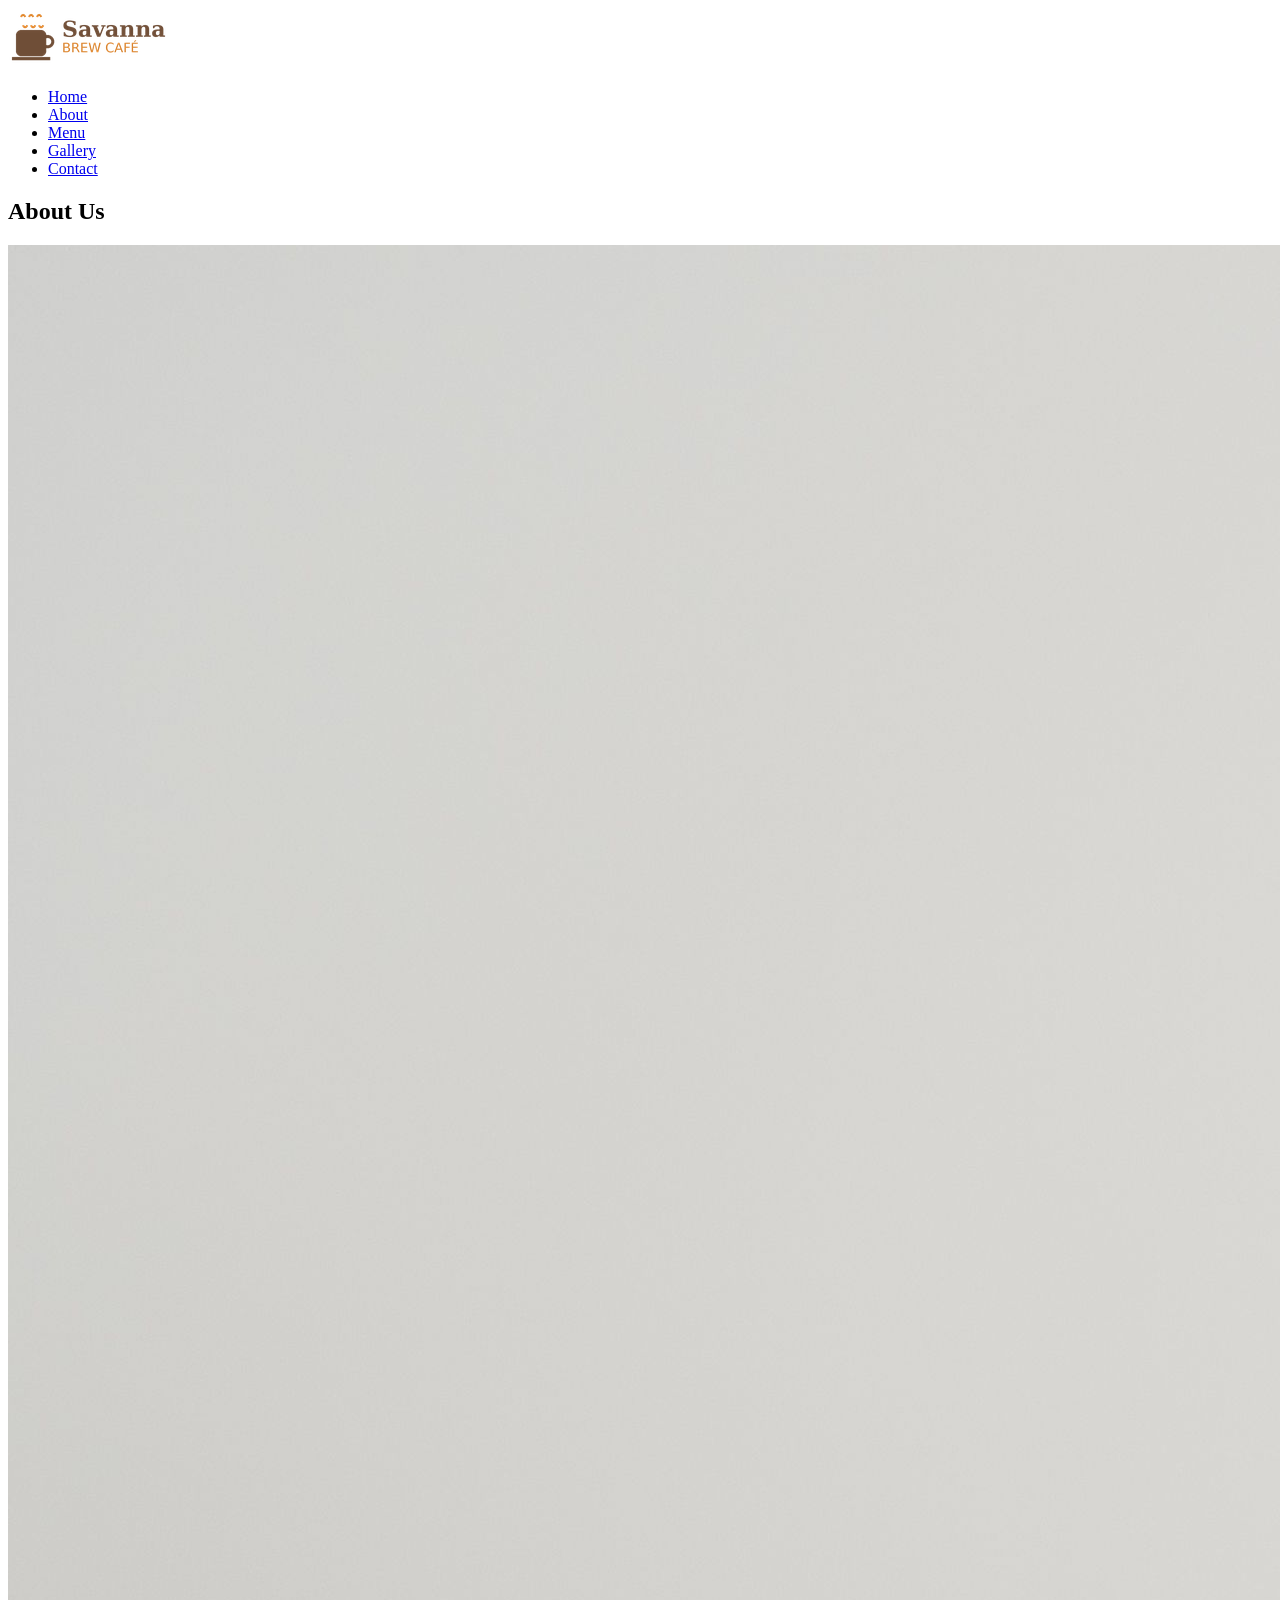
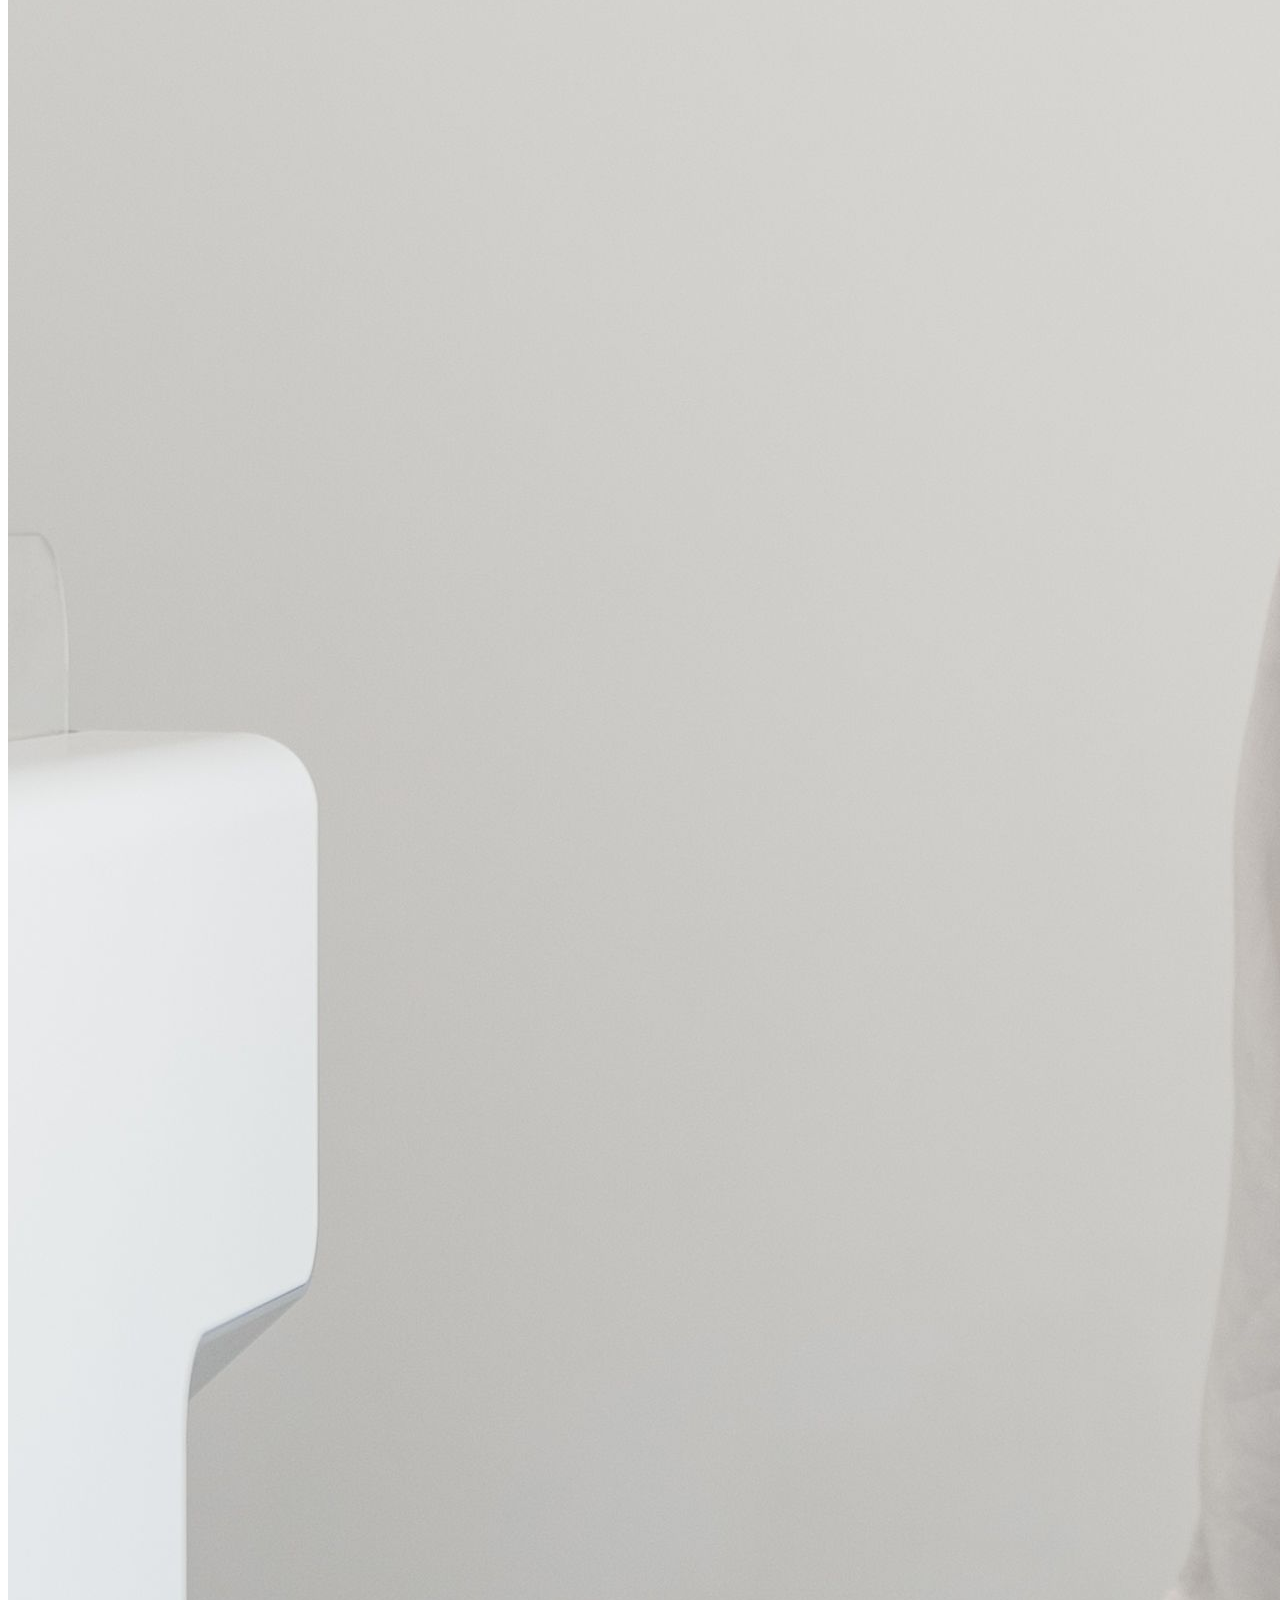
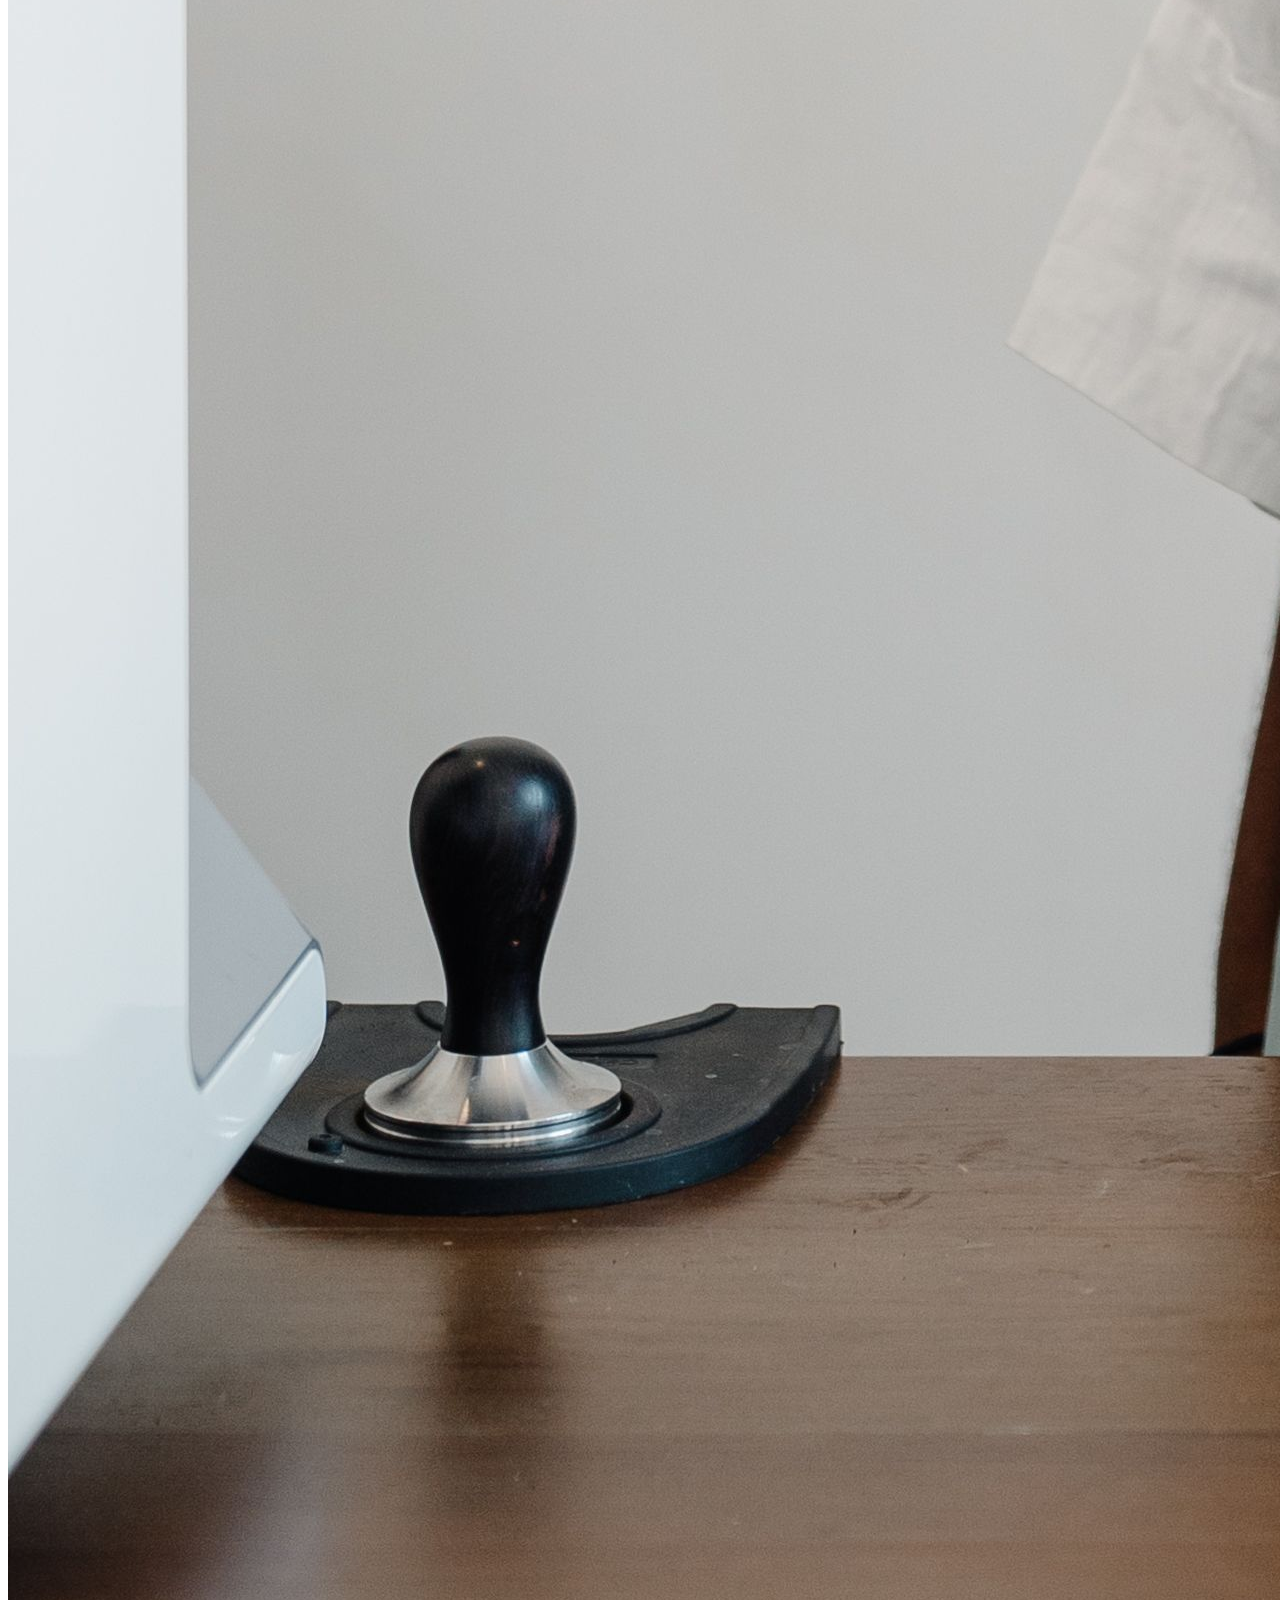
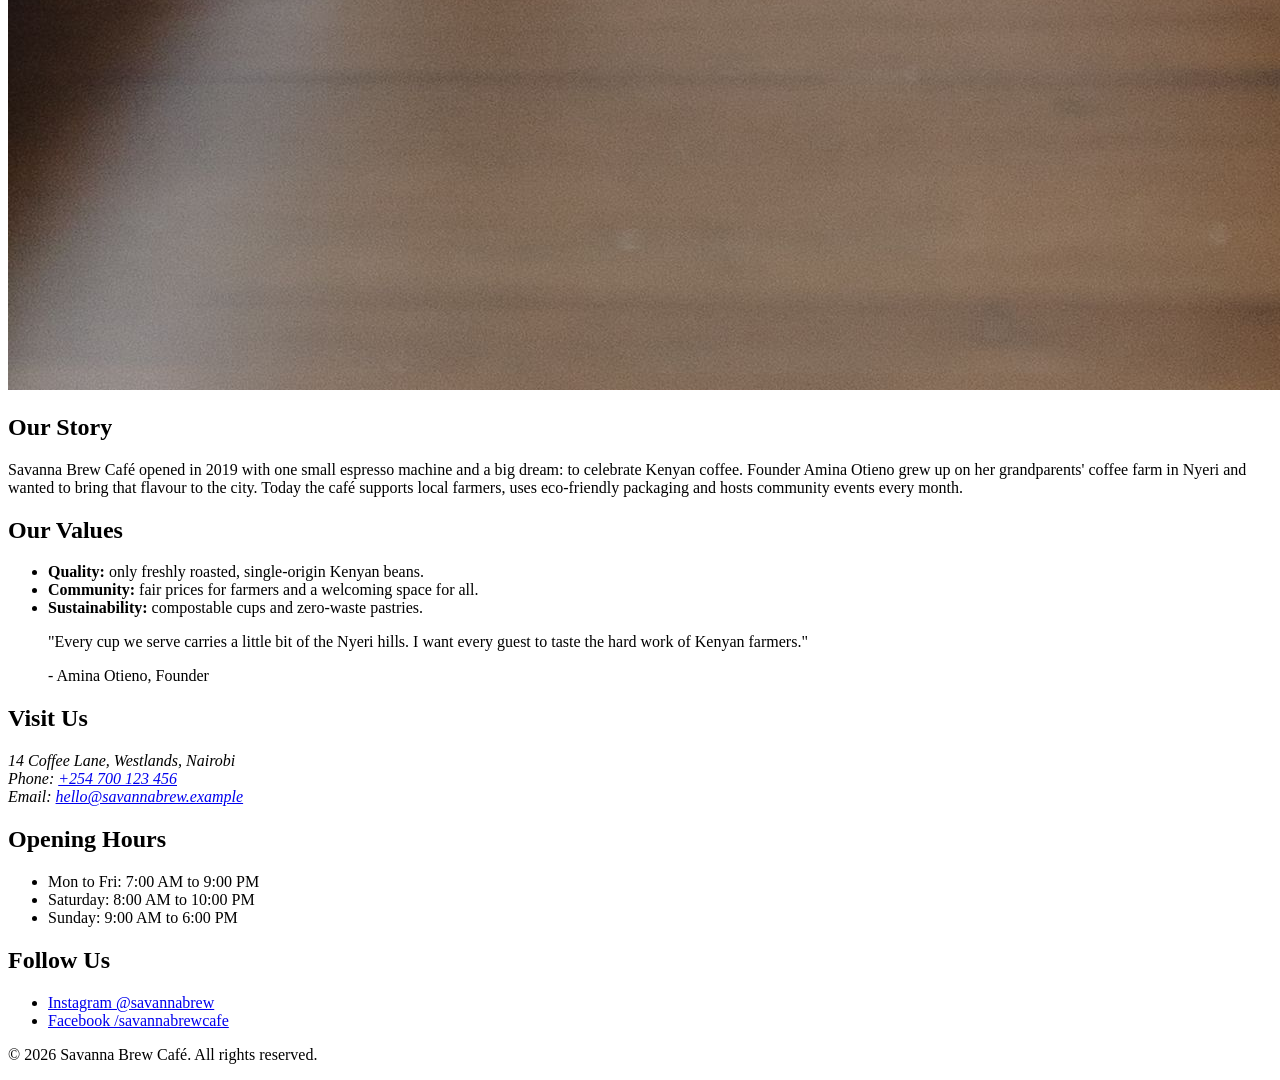
==== about.html @ 1ebe462b "Build about page" ====
<!DOCTYPE html>
<html lang="en">
<head>
    <meta charset="UTF-8">
    <meta name="viewport" content="width=device-width, initial-scale=1.0">
    <meta name="description" content="The story and values of Savanna Brew Café, Westlands, Nairobi.">
    <title>About Us | Savanna Brew Café</title>
    <!-- Google Fonts: Playfair Display (headings) and Open Sans (body) -->
    <link rel="preconnect" href="https://fonts.googleapis.com">
    <link rel="preconnect" href="https://fonts.gstatic.com" crossorigin>
    <link href="https://fonts.googleapis.com/css2?family=Open+Sans:wght@400;600&family=Playfair+Display:wght@600;700&display=swap" rel="stylesheet">
    <link rel="stylesheet" href="css/style.css">
</head>
<body>

    <!-- ===== HEADER AND NAVIGATION (same on every page) ===== -->
    <header class="site-header">
        <div class="container header-inner">
            <a href="index.html" class="logo">
                <img src="images/logo.png" alt="Savanna Brew Café logo - coffee cup icon" width="200" height="60">
            </a>
            <nav class="main-nav" aria-label="Main navigation">
                <ul>
                    <li><a href="index.html">Home</a></li>
                    <li><a href="about.html" class="active" aria-current="page">About</a></li>
                    <li><a href="menu.html">Menu</a></li>
                    <li><a href="gallery.html">Gallery</a></li>
                    <li><a href="contact.html">Contact</a></li>
                </ul>
            </nav>
        </div>
    </header>

    <main>
        <!-- ===== PAGE TITLE ===== -->
        <section class="page-banner">
            <h1>About Us</h1>
        </section>

        <!-- ===== OUR STORY (two columns: image left, text right) ===== -->
        <section class="container two-col">
            <div class="col-image">
                <img src="images/about-owner.jpg" alt="Amina Otieno, founder of Savanna Brew Café, smiling behind the counter" class="owner-photo">
            </div>
            <div class="col-text">
                <h2>Our Story</h2>
                <p>Savanna Brew Café opened in 2019 with one small espresso machine and a big dream: to celebrate Kenyan coffee. Founder Amina Otieno grew up on her grandparents' coffee farm in Nyeri and wanted to bring that flavour to the city. Today the café supports local farmers, uses eco-friendly packaging and hosts community events every month.</p>
            </div>
        </section>

        <!-- ===== OUR VALUES (unordered list) ===== -->
        <section class="container values">
            <h2>Our Values</h2>
            <ul class="values-list">
                <li><strong>Quality:</strong> only freshly roasted, single-origin Kenyan beans.</li>
                <li><strong>Community:</strong> fair prices for farmers and a welcoming space for all.</li>
                <li><strong>Sustainability:</strong> compostable cups and zero-waste pastries.</li>
            </ul>
        </section>

        <!-- ===== QUOTE FROM THE OWNER ===== -->
        <section class="container">
            <blockquote class="owner-quote">
                <p>"Every cup we serve carries a little bit of the Nyeri hills. I want every guest to taste the hard work of Kenyan farmers."</p>
                <footer>- Amina Otieno, Founder</footer>
            </blockquote>
        </section>
    </main>

    <!-- ===== FOOTER (same on every page) ===== -->
    <footer class="site-footer">
        <div class="container footer-grid">
            <div class="footer-col">
                <h2>Visit Us</h2>
                <address>
                    14 Coffee Lane, Westlands, Nairobi<br>
                    Phone: <a href="tel:+254700123456">+254 700 123 456</a><br>
                    Email: <a href="mailto:hello@savannabrew.example">hello@savannabrew.example</a>
                </address>
            </div>
            <div class="footer-col">
                <h2>Opening Hours</h2>
                <ul>
                    <li>Mon to Fri: 7:00 AM to 9:00 PM</li>
                    <li>Saturday: 8:00 AM to 10:00 PM</li>
                    <li>Sunday: 9:00 AM to 6:00 PM</li>
                </ul>
            </div>
            <div class="footer-col">
                <h2>Follow Us</h2>
                <ul>
                    <li><a href="https://www.instagram.com/savannabrew" target="_blank" rel="noopener noreferrer">Instagram @savannabrew</a></li>
                    <li><a href="https://www.facebook.com/savannabrewcafe" target="_blank" rel="noopener noreferrer">Facebook /savannabrewcafe</a></li>
                </ul>
            </div>
        </div>
        <p class="copyright">&copy; 2026 Savanna Brew Café. All rights reserved.</p>
    </footer>

</body>
</html>
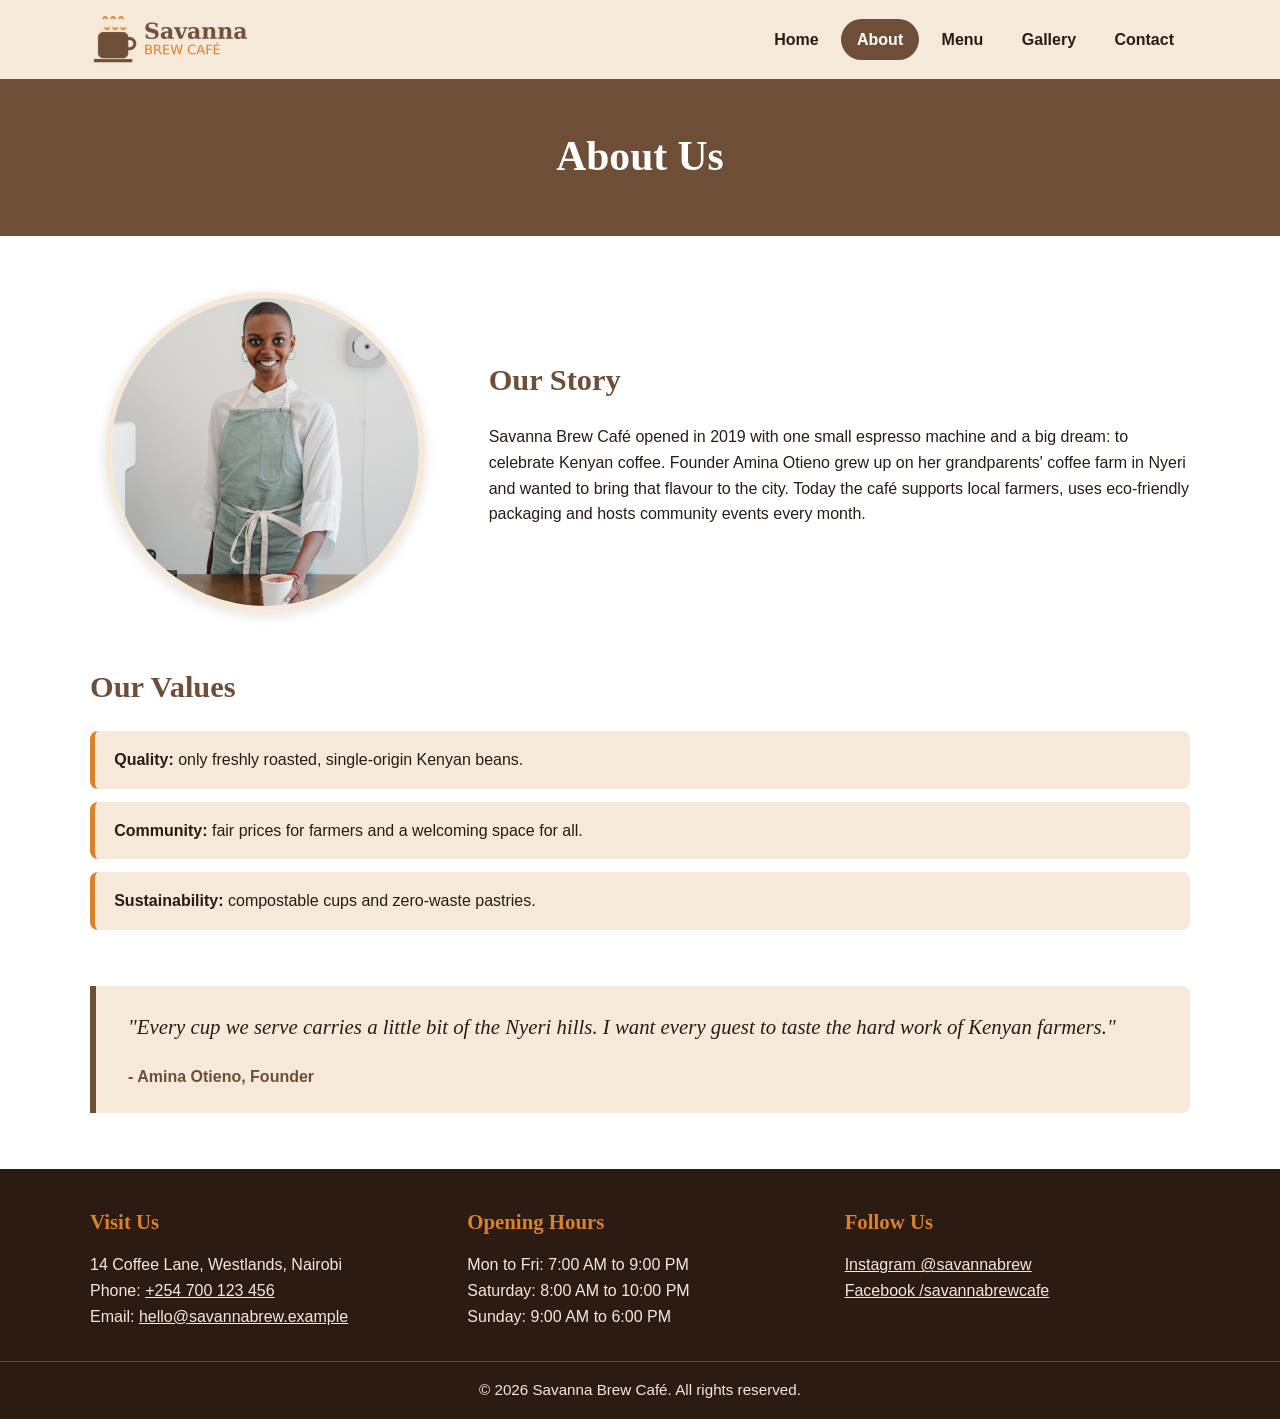
==== commit a3fc39f2: "Fix validator warnings and add README" ====
--- a/about.html
+++ b/about.html
@@ -59,12 +59,12 @@
         </section>
 
         <!-- ===== QUOTE FROM THE OWNER ===== -->
-        <section class="container">
+        <div class="container">
             <blockquote class="owner-quote">
                 <p>"Every cup we serve carries a little bit of the Nyeri hills. I want every guest to taste the hard work of Kenyan farmers."</p>
                 <footer>- Amina Otieno, Founder</footer>
             </blockquote>
-        </section>
+        </div>
     </main>
 
     <!-- ===== FOOTER (same on every page) ===== -->
--- a/css/style.css
+++ b/css/style.css
@@ -0,0 +1,777 @@
+/* =========================================================
+   Savanna Brew Café - Main Stylesheet
+   File: css/style.css
+   Linked from every page. No inline styles or <style> tags.
+
+   Contents
+   1.  Colour palette and fonts (CSS variables)
+   2.  Base / reset styles
+   3.  Links, buttons and focus states
+   4.  Layout helpers
+   5.  Header and navigation (Flexbox)
+   6.  Home page: hero, welcome, cards, call to action
+   7.  Page banner (About, Menu, Gallery, Contact)
+   8.  About page
+   9.  Menu page: tables
+   10. Gallery page (CSS Grid)
+   11. Contact page: form and opening hours
+   12. Footer
+   13. Animation (bonus)
+   14. Responsive design (media queries)
+   ========================================================= */
+
+
+/* ---------- 1. Colour palette and fonts ---------- */
+:root {
+    --color-primary: #6F4E37;     /* coffee brown */
+    --color-secondary: #F5E9DA;   /* cream */
+    --color-accent: #D9822B;      /* savanna orange */
+    --color-dark: #2B1B12;        /* dark text */
+    --color-white: #FFFFFF;
+
+    --font-heading: "Playfair Display", Georgia, serif;
+    --font-body: "Open Sans", Arial, sans-serif;
+
+    --radius: 8px;
+    --shadow: 0 4px 12px rgba(43, 27, 18, 0.12);
+    --shadow-hover: 0 12px 24px rgba(43, 27, 18, 0.22);
+    --transition: 0.3s ease;
+    --max-width: 1100px;
+}
+
+
+/* ---------- 2. Base / reset styles ---------- */
+*,
+*::before,
+*::after {
+    box-sizing: border-box;
+}
+
+body {
+    margin: 0;
+    font-family: var(--font-body);
+    font-size: 16px;
+    line-height: 1.6;
+    color: var(--color-dark);
+    background-color: var(--color-white);
+}
+
+h1,
+h2,
+h3 {
+    font-family: var(--font-heading);
+    line-height: 1.25;
+    color: var(--color-primary);
+    margin-top: 0;
+}
+
+h1 {
+    font-size: 2.6rem;
+}
+
+h2 {
+    font-size: 1.9rem;
+}
+
+h3 {
+    font-size: 1.3rem;
+}
+
+img {
+    max-width: 100%;
+    height: auto;
+    display: block;
+}
+
+/* Hides text visually but keeps it for screen readers */
+.visually-hidden {
+    position: absolute;
+    width: 1px;
+    height: 1px;
+    overflow: hidden;
+    clip: rect(0 0 0 0);
+    white-space: nowrap;
+}
+
+
+/* ---------- 3. Links, buttons and focus states ---------- */
+a {
+    color: var(--color-primary);
+    transition: color var(--transition);
+}
+
+a:hover,
+a:focus {
+    color: var(--color-accent);
+}
+
+/* Visible keyboard focus outline in the accent colour */
+a:focus-visible,
+button:focus-visible {
+    outline: 3px solid var(--color-accent);
+    outline-offset: 3px;
+}
+
+.btn {
+    display: inline-block;
+    padding: 0.8rem 1.8rem;
+    background-color: var(--color-primary);
+    color: var(--color-white);
+    font-family: var(--font-body);
+    font-size: 1rem;
+    font-weight: 600;
+    text-decoration: none;
+    border: 2px solid var(--color-primary);
+    border-radius: 50px;
+    cursor: pointer;
+    transition: background-color var(--transition), color var(--transition),
+                transform var(--transition), border-color var(--transition);
+}
+
+.btn:hover,
+.btn:focus {
+    background-color: var(--color-accent);
+    border-color: var(--color-accent);
+    color: var(--color-dark);
+    transform: translateY(-2px);
+}
+
+
+/* ---------- 4. Layout helpers ---------- */
+.container {
+    width: 90%;
+    max-width: var(--max-width);
+    margin-left: auto;
+    margin-right: auto;
+}
+
+/* Space above and below each main block (top/bottom only,
+   so .container can still centre with auto side margins) */
+main > section,
+main > div {
+    margin-top: 3.5rem;
+    margin-bottom: 3.5rem;
+}
+
+/* Hero and page banner sit flush under the header */
+main > .hero,
+main > .page-banner {
+    margin-top: 0;
+}
+
+
+/* ---------- 5. Header and navigation (Flexbox) ---------- */
+/* Flexbox is used here because the nav is a single row of items
+   (logo on the left, links on the right). */
+.site-header {
+    background-color: var(--color-secondary);
+    border-bottom: 4px solid var(--color-primary);
+    position: sticky;
+    top: 0;
+    z-index: 10;
+}
+
+.header-inner {
+    display: flex;
+    justify-content: space-between;
+    align-items: center;
+    padding: 0.6rem 0;
+}
+
+.main-nav ul {
+    display: flex;
+    gap: 0.4rem;
+    list-style: none;
+    margin: 0;
+    padding: 0;
+}
+
+.main-nav a {
+    display: block;
+    padding: 0.5rem 1rem;
+    color: var(--color-dark);
+    font-weight: 600;
+    text-decoration: none;
+    border-radius: 50px;
+    transition: background-color var(--transition), color var(--transition);
+}
+
+.main-nav a:hover,
+.main-nav a:focus {
+    background-color: var(--color-accent);
+    color: var(--color-dark);
+}
+
+/* Current page highlight */
+.main-nav a.active {
+    background-color: var(--color-primary);
+    color: var(--color-white);
+}
+
+
+/* ---------- 6. Home page ---------- */
+
+/* Hero: text overlaid on a background image.
+   The dark gradient keeps the white text readable. */
+.hero {
+    background-image: linear-gradient(rgba(43, 27, 18, 0.55), rgba(43, 27, 18, 0.55)),
+                      url("../images/hero.jpg");
+    background-size: cover;
+    background-position: center;
+    min-height: 70vh;
+    display: flex;
+    align-items: center;
+    justify-content: center;
+    text-align: center;
+    padding: 4rem 1rem;
+}
+
+.hero-content {
+    animation: fadeInUp 1.2s ease both;
+}
+
+.hero h1 {
+    color: var(--color-white);
+    font-size: 3.4rem;
+    margin-bottom: 0.5rem;
+}
+
+.hero .tagline {
+    color: var(--color-secondary);
+    font-size: 1.35rem;
+    margin: 0 0 2rem;
+}
+
+.hero .btn:hover,
+.hero .btn:focus {
+    color: var(--color-dark);
+}
+
+.welcome {
+    text-align: center;
+    max-width: 800px;
+}
+
+.welcome p {
+    font-size: 1.1rem;
+}
+
+.favourites h2,
+.cta {
+    text-align: center;
+}
+
+/* Three equal-width cards with Flexbox */
+.card-row {
+    display: flex;
+    gap: 1.5rem;
+}
+
+.card {
+    flex: 1 1 0;
+    background-color: var(--color-white);
+    border-radius: var(--radius);
+    overflow: hidden;
+    box-shadow: var(--shadow);
+    transition: transform var(--transition), box-shadow var(--transition);
+}
+
+/* Card hover: lift with a bigger shadow */
+.card:hover {
+    transform: translateY(-8px);
+    box-shadow: var(--shadow-hover);
+}
+
+.card img {
+    width: 100%;
+    height: 220px;
+    object-fit: cover;
+}
+
+.card-body {
+    padding: 1.2rem 1.4rem;
+}
+
+.card-body p {
+    margin: 0 0 0.5rem;
+}
+
+.price {
+    font-weight: 600;
+    color: var(--color-primary);
+}
+
+.cta {
+    background-color: var(--color-secondary);
+    border-radius: var(--radius);
+    padding: 2.5rem 1.5rem;
+}
+
+
+/* ---------- 7. Page banner ---------- */
+.page-banner {
+    background-color: var(--color-primary);
+    color: var(--color-secondary);
+    text-align: center;
+    padding: 3rem 1rem;
+}
+
+.page-banner h1 {
+    color: var(--color-white);
+    margin-bottom: 0.3rem;
+}
+
+.page-banner p {
+    margin: 0;
+}
+
+
+/* ---------- 8. About page ---------- */
+
+/* Two columns: image left, text right */
+.two-col {
+    display: flex;
+    align-items: center;
+    gap: 3rem;
+}
+
+.col-image {
+    flex: 1;
+}
+
+.col-text {
+    flex: 2;
+}
+
+/* Rounded owner photo */
+.owner-photo {
+    width: 100%;
+    max-width: 320px;
+    aspect-ratio: 1 / 1;
+    object-fit: cover;
+    border-radius: 50%;
+    border: 6px solid var(--color-secondary);
+    box-shadow: var(--shadow);
+    margin: 0 auto;
+}
+
+.values-list {
+    list-style: none;
+    padding: 0;
+}
+
+.values-list li {
+    background-color: var(--color-secondary);
+    border-left: 5px solid var(--color-accent);
+    border-radius: var(--radius);
+    padding: 1rem 1.2rem;
+    margin-bottom: 0.8rem;
+}
+
+/* Owner quote with a left border */
+.owner-quote {
+    margin: 0;
+    padding: 1.5rem 2rem;
+    border-left: 6px solid var(--color-primary);
+    background-color: var(--color-secondary);
+    border-radius: 0 var(--radius) var(--radius) 0;
+    font-family: var(--font-heading);
+    font-size: 1.3rem;
+    font-style: italic;
+}
+
+.owner-quote p {
+    margin-top: 0;
+}
+
+.owner-quote footer {
+    font-family: var(--font-body);
+    font-size: 1rem;
+    font-style: normal;
+    font-weight: 600;
+    color: var(--color-primary);
+}
+
+
+/* ---------- 9. Menu page: tables ---------- */
+
+/* Wrapper lets wide tables scroll sideways on small screens */
+.table-wrapper {
+    overflow-x: auto;
+    border-radius: var(--radius);
+    box-shadow: var(--shadow);
+}
+
+.menu-table,
+.hours-table {
+    width: 100%;
+    border-collapse: collapse;
+    min-width: 520px;
+}
+
+.hours-table {
+    min-width: 320px;
+}
+
+.menu-table th,
+.menu-table td,
+.hours-table th,
+.hours-table td {
+    padding: 0.9rem 1rem;
+    text-align: left;
+}
+
+/* Header row in the primary colour */
+.menu-table thead th,
+.hours-table thead th {
+    background-color: var(--color-primary);
+    color: var(--color-white);
+}
+
+/* Zebra striping */
+.menu-table tbody tr:nth-child(even),
+.hours-table tbody tr:nth-child(even) {
+    background-color: var(--color-secondary);
+}
+
+/* Row hover highlight */
+.menu-table tbody tr,
+.hours-table tbody tr {
+    transition: background-color var(--transition);
+}
+
+.menu-table tbody tr:hover,
+.hours-table tbody tr:hover {
+    background-color: #F0C89A;
+}
+
+/* Right-aligned price column */
+.menu-table .price-col {
+    text-align: right;
+    font-weight: 600;
+}
+
+
+/* ---------- 10. Gallery page (CSS Grid) ---------- */
+/* Grid is used here because the gallery is two-dimensional
+   (rows AND columns). 4 columns on desktop; see media queries
+   for 2 on tablet and 1 on mobile. */
+.gallery-grid {
+    display: grid;
+    grid-template-columns: repeat(4, 1fr);
+    gap: 1.2rem;
+}
+
+.gallery-item {
+    margin: 0;
+    background-color: var(--color-white);
+    border-radius: var(--radius);
+    overflow: hidden;
+    box-shadow: var(--shadow);
+}
+
+/* Images fill their cells without distortion */
+.gallery-item img {
+    width: 100%;
+    aspect-ratio: 4 / 3;
+    object-fit: cover;
+    transition: transform 0.4s ease;
+}
+
+/* Hover zoom */
+.gallery-item:hover img {
+    transform: scale(1.1);
+}
+
+.gallery-item figcaption {
+    position: relative;
+    background-color: var(--color-white);
+    padding: 0.7rem 1rem;
+    font-weight: 600;
+    text-align: center;
+    color: var(--color-primary);
+}
+
+
+/* ---------- 11. Contact page ---------- */
+
+/* Two columns: form first, details second */
+.contact-layout {
+    display: flex;
+    gap: 3rem;
+    align-items: flex-start;
+}
+
+.form-col {
+    flex: 3;
+}
+
+.info-col {
+    flex: 2;
+}
+
+.form-group {
+    margin-bottom: 1.2rem;
+}
+
+.form-row {
+    display: flex;
+    gap: 1rem;
+}
+
+.form-row .form-group {
+    flex: 1;
+}
+
+.booking-form label,
+.booking-form legend {
+    display: block;
+    font-weight: 600;
+    margin-bottom: 0.4rem;
+}
+
+/* Inputs fill 100% of their column */
+.booking-form input[type="text"],
+.booking-form input[type="email"],
+.booking-form input[type="tel"],
+.booking-form input[type="date"],
+.booking-form input[type="time"],
+.booking-form select,
+.booking-form textarea {
+    width: 100%;
+    padding: 0.75rem;
+    font-family: var(--font-body);
+    font-size: 1rem;
+    color: var(--color-dark);
+    background-color: var(--color-white);
+    border: 2px solid #CBB8A6;
+    border-radius: var(--radius);
+    transition: border-color var(--transition), box-shadow var(--transition);
+}
+
+/* Visible focus outline in the accent colour */
+.booking-form input:focus,
+.booking-form select:focus,
+.booking-form textarea:focus {
+    outline: 3px solid var(--color-accent);
+    outline-offset: 1px;
+    border-color: var(--color-accent);
+}
+
+.booking-form fieldset {
+    border: 2px solid #CBB8A6;
+    border-radius: var(--radius);
+    padding: 0.8rem 1rem;
+}
+
+.booking-form legend {
+    padding: 0 0.4rem;
+    margin-bottom: 0;
+}
+
+.radio-option {
+    display: inline-flex;
+    align-items: center;
+    gap: 0.4rem;
+    margin-right: 1.2rem;
+}
+
+.radio-option label {
+    display: inline;
+    font-weight: 400;
+    margin: 0;
+}
+
+.radio-option input {
+    accent-color: var(--color-primary);
+    width: 1.1rem;
+    height: 1.1rem;
+}
+
+.booking-form textarea {
+    resize: vertical;
+}
+
+.form-note {
+    font-size: 0.9rem;
+    color: #5A4636;
+}
+
+.contact-list {
+    list-style: none;
+    padding: 0;
+    margin-bottom: 2rem;
+}
+
+.contact-list li {
+    padding: 0.5rem 0;
+    border-bottom: 1px solid var(--color-secondary);
+}
+
+
+/* ---------- 12. Footer ---------- */
+/* Grid gives three equal columns (address, hours, social). */
+.site-footer {
+    background-color: var(--color-dark);
+    color: var(--color-secondary);
+    padding-top: 2.5rem;
+}
+
+.footer-grid {
+    display: grid;
+    grid-template-columns: repeat(3, 1fr);
+    gap: 2rem;
+}
+
+.site-footer h2 {
+    color: var(--color-accent);
+    font-size: 1.3rem;
+}
+
+.site-footer address {
+    font-style: normal;
+}
+
+.site-footer ul {
+    list-style: none;
+    padding: 0;
+    margin: 0;
+}
+
+.site-footer a {
+    color: var(--color-secondary);
+}
+
+.site-footer a:hover,
+.site-footer a:focus {
+    color: var(--color-accent);
+}
+
+.copyright {
+    text-align: center;
+    margin: 2rem 0 0;
+    padding: 1rem;
+    border-top: 1px solid rgba(245, 233, 218, 0.25);
+    font-size: 0.95rem;
+}
+
+
+/* ---------- 13. Animation (bonus) ---------- */
+/* Hero text fades in and slides up on page load */
+@keyframes fadeInUp {
+    from {
+        opacity: 0;
+        transform: translateY(30px);
+    }
+    to {
+        opacity: 1;
+        transform: translateY(0);
+    }
+}
+
+/* Respect users who prefer less motion */
+@media (prefers-reduced-motion: reduce) {
+    *,
+    *::before,
+    *::after {
+        animation: none !important;
+        transition: none !important;
+    }
+}
+
+
+/* ---------- 14. Responsive design ---------- */
+
+/* Tablet: up to 1024px - gallery drops to 2 columns */
+@media (max-width: 1024px) {
+    .gallery-grid {
+        grid-template-columns: repeat(2, 1fr);
+    }
+}
+
+/* Phones and small tablets: 768px and below */
+@media (max-width: 768px) {
+    h1 {
+        font-size: 2rem;
+    }
+
+    h2 {
+        font-size: 1.6rem;
+    }
+
+    .hero h1 {
+        font-size: 2.3rem;
+    }
+
+    .hero .tagline {
+        font-size: 1.1rem;
+    }
+
+    /* Navigation stacks vertically below the logo */
+    .site-header {
+        position: static;
+    }
+
+    .header-inner {
+        flex-direction: column;
+        align-items: center;
+        gap: 0.5rem;
+    }
+
+    .main-nav,
+    .main-nav ul {
+        width: 100%;
+    }
+
+    .main-nav ul {
+        flex-direction: column;
+        text-align: center;
+    }
+
+    /* Cards, About columns and Contact columns stack */
+    .card-row,
+    .two-col,
+    .contact-layout {
+        flex-direction: column;
+    }
+
+    /* Stacked cards take their natural height */
+    .card {
+        flex: 1 1 auto;
+    }
+
+    .two-col {
+        gap: 1.5rem;
+        text-align: center;
+    }
+
+    .values-list li {
+        text-align: left;
+    }
+
+    .contact-layout {
+        align-items: stretch;
+    }
+
+    .form-row {
+        flex-direction: column;
+        gap: 0;
+    }
+
+    /* Footer columns stack */
+    .footer-grid {
+        grid-template-columns: 1fr;
+        text-align: center;
+    }
+}
+
+/* Small phones: gallery drops to 1 column */
+@media (max-width: 480px) {
+    .gallery-grid {
+        grid-template-columns: 1fr;
+    }
+
+    .hero {
+        min-height: 60vh;
+    }
+}
